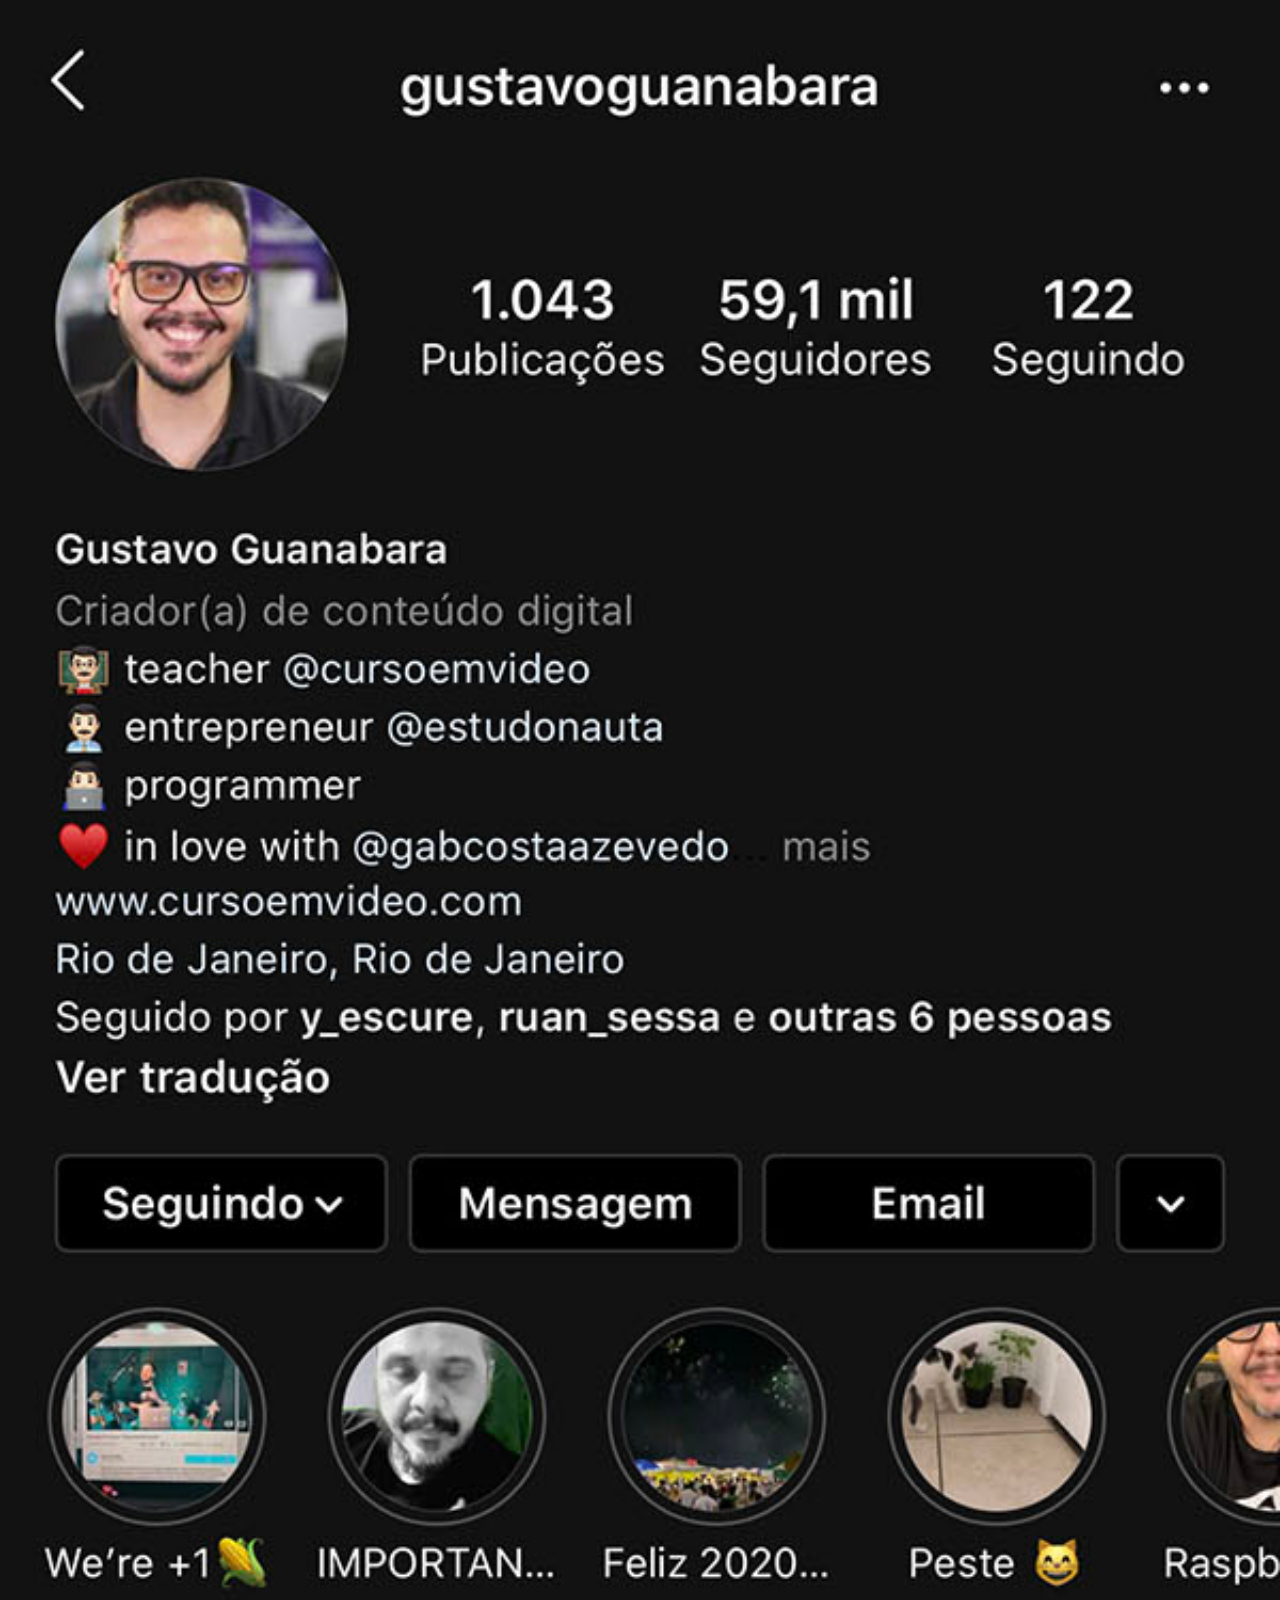
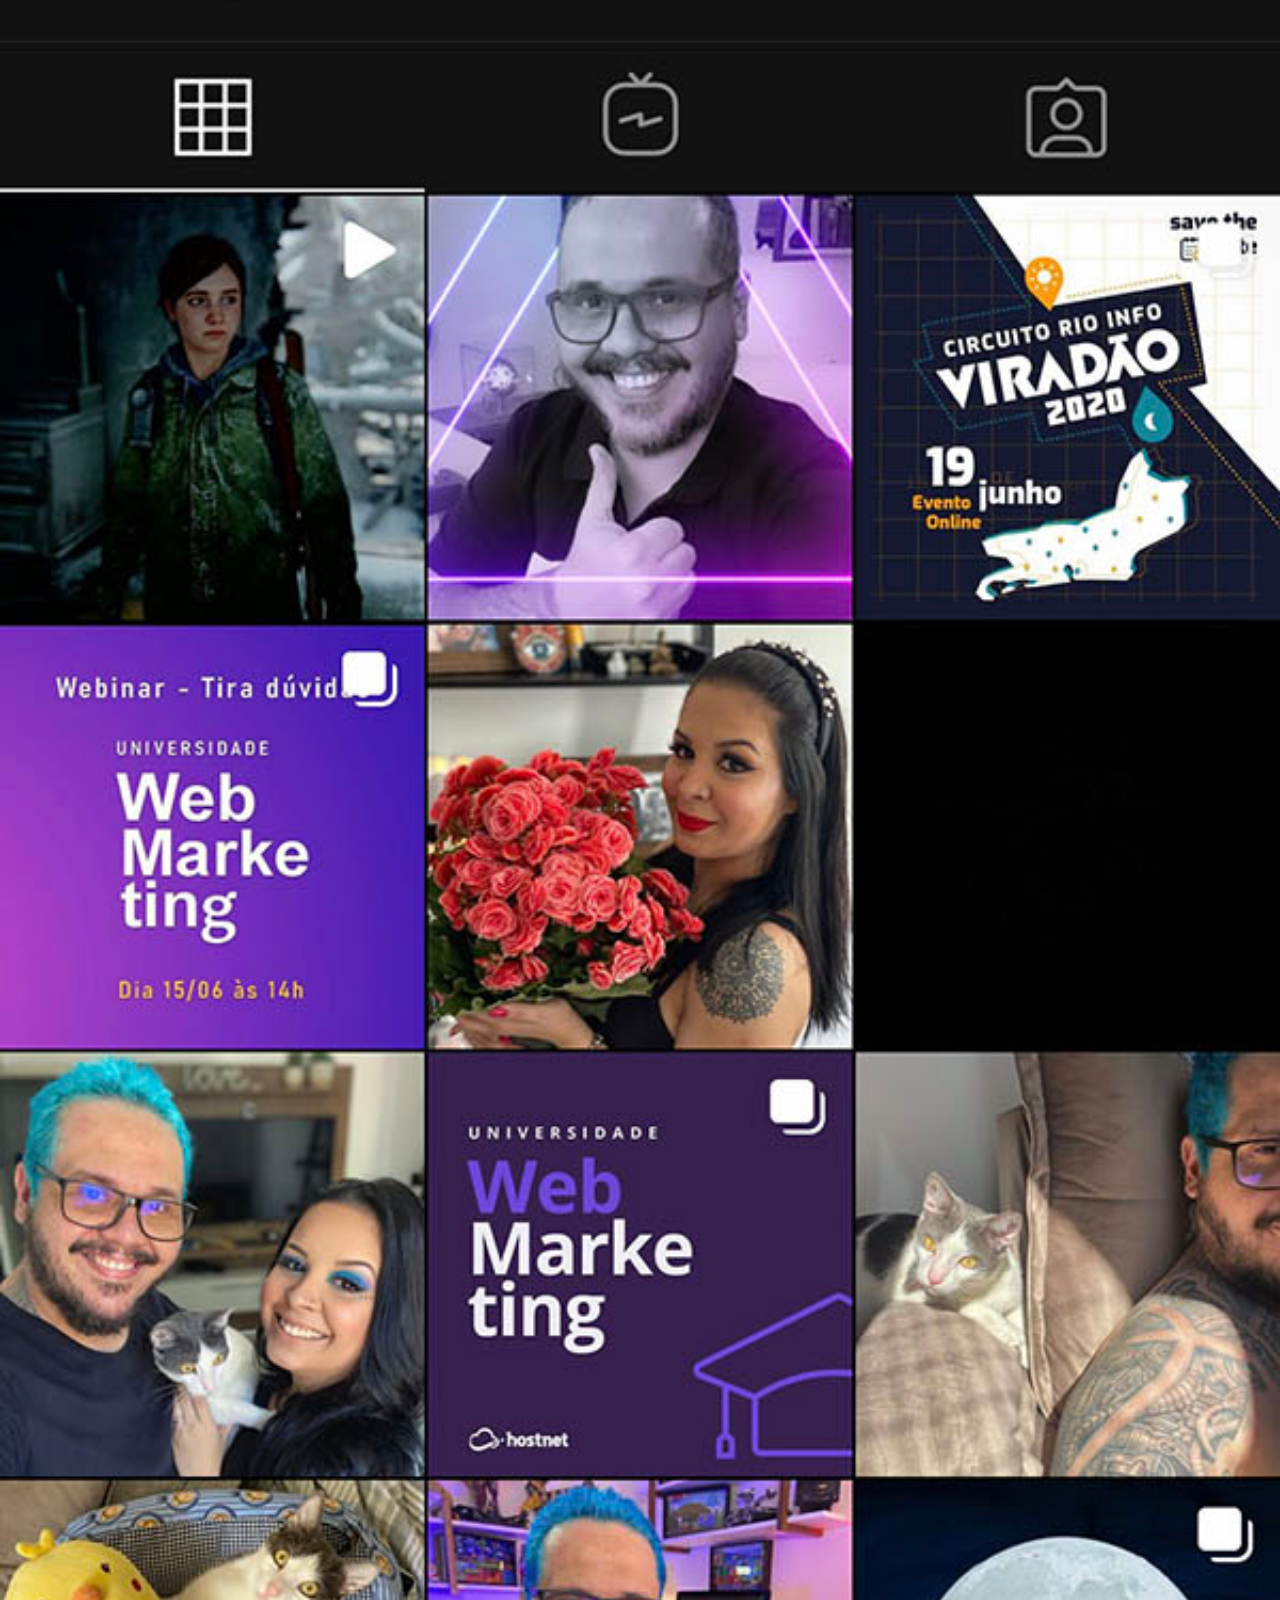
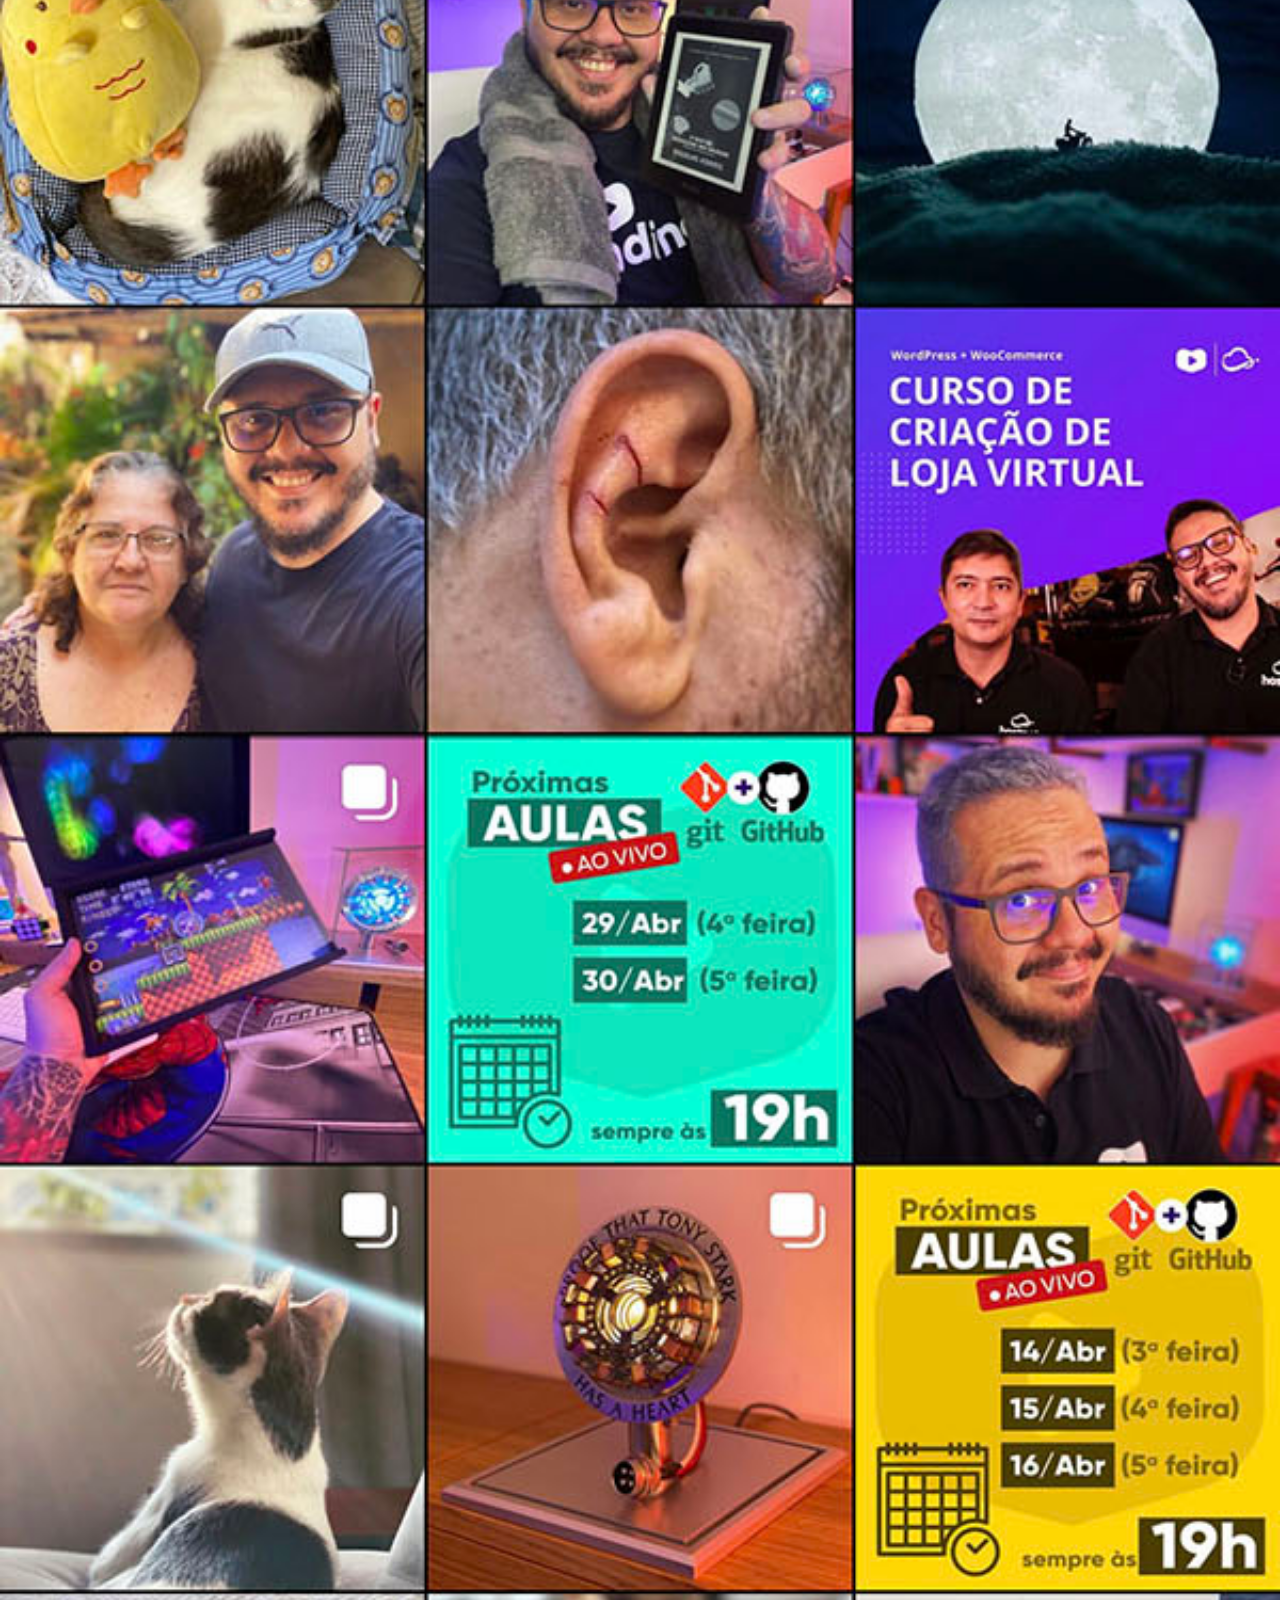
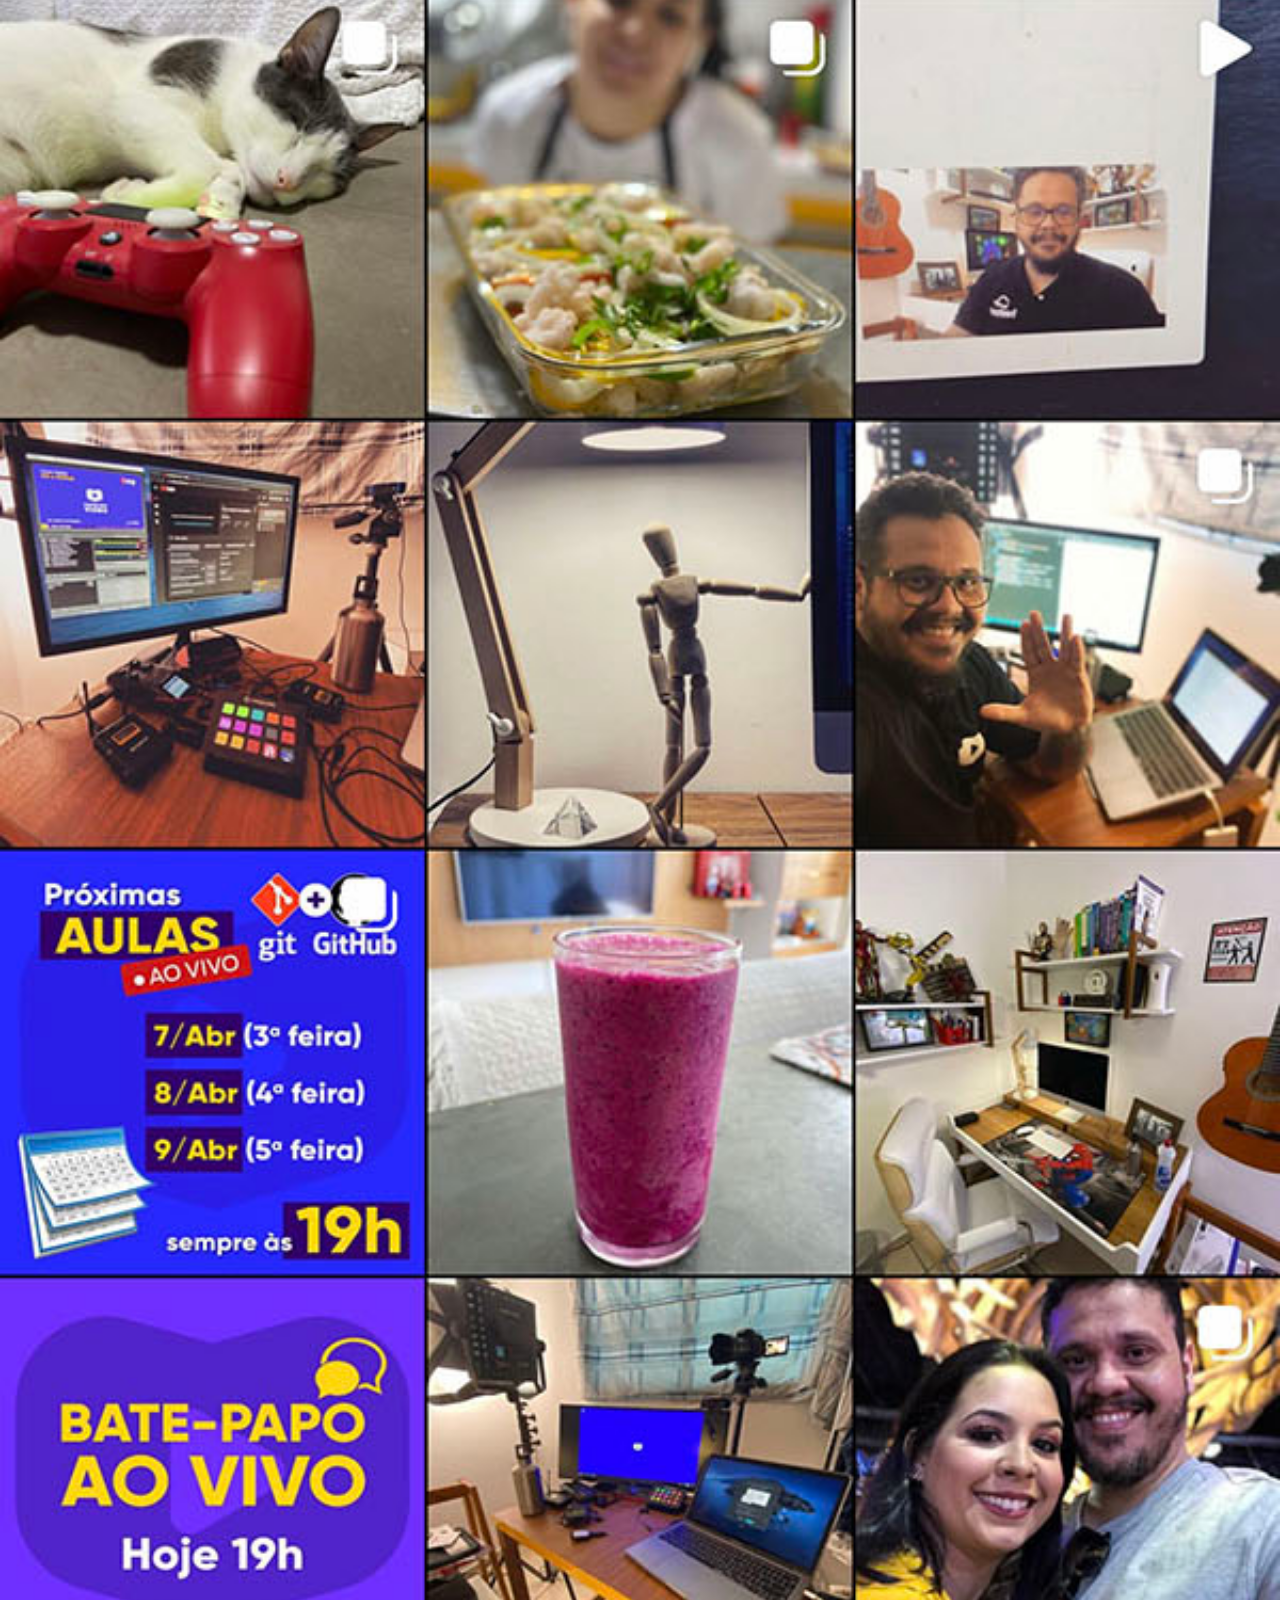
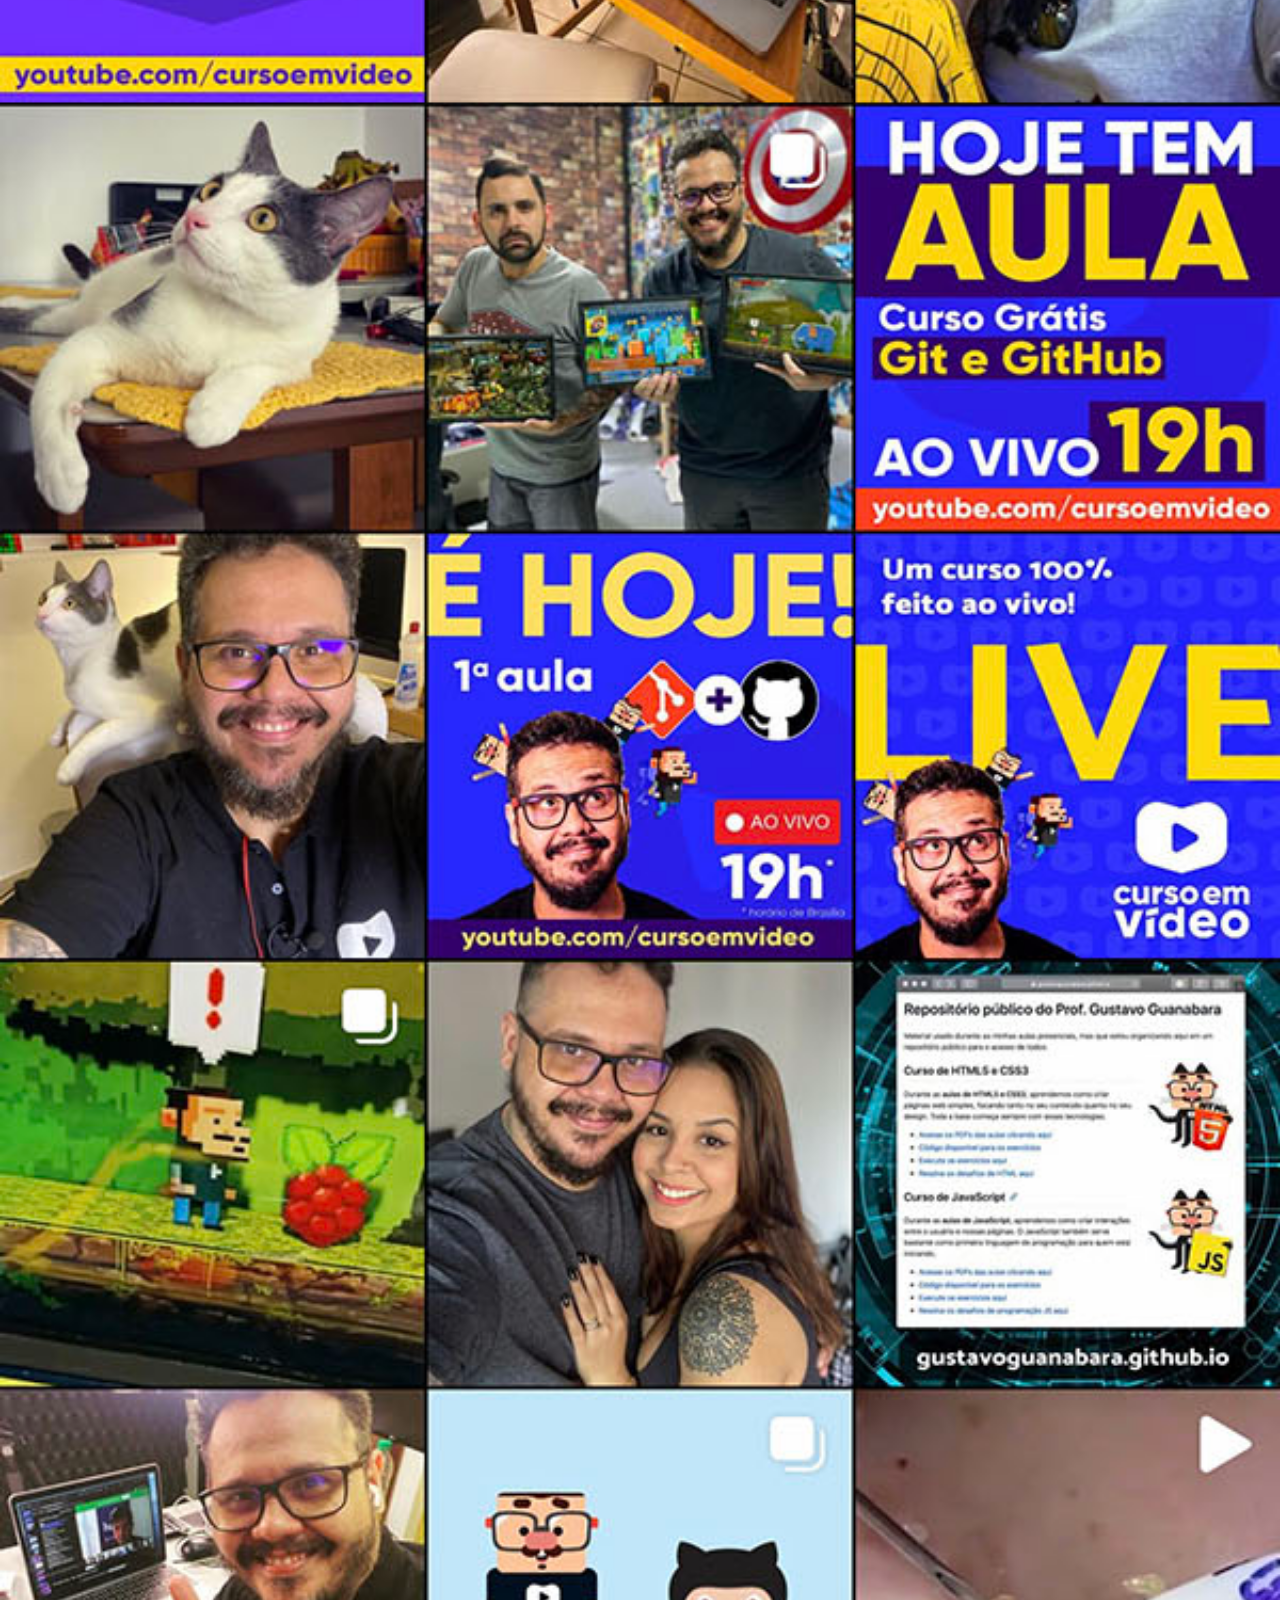
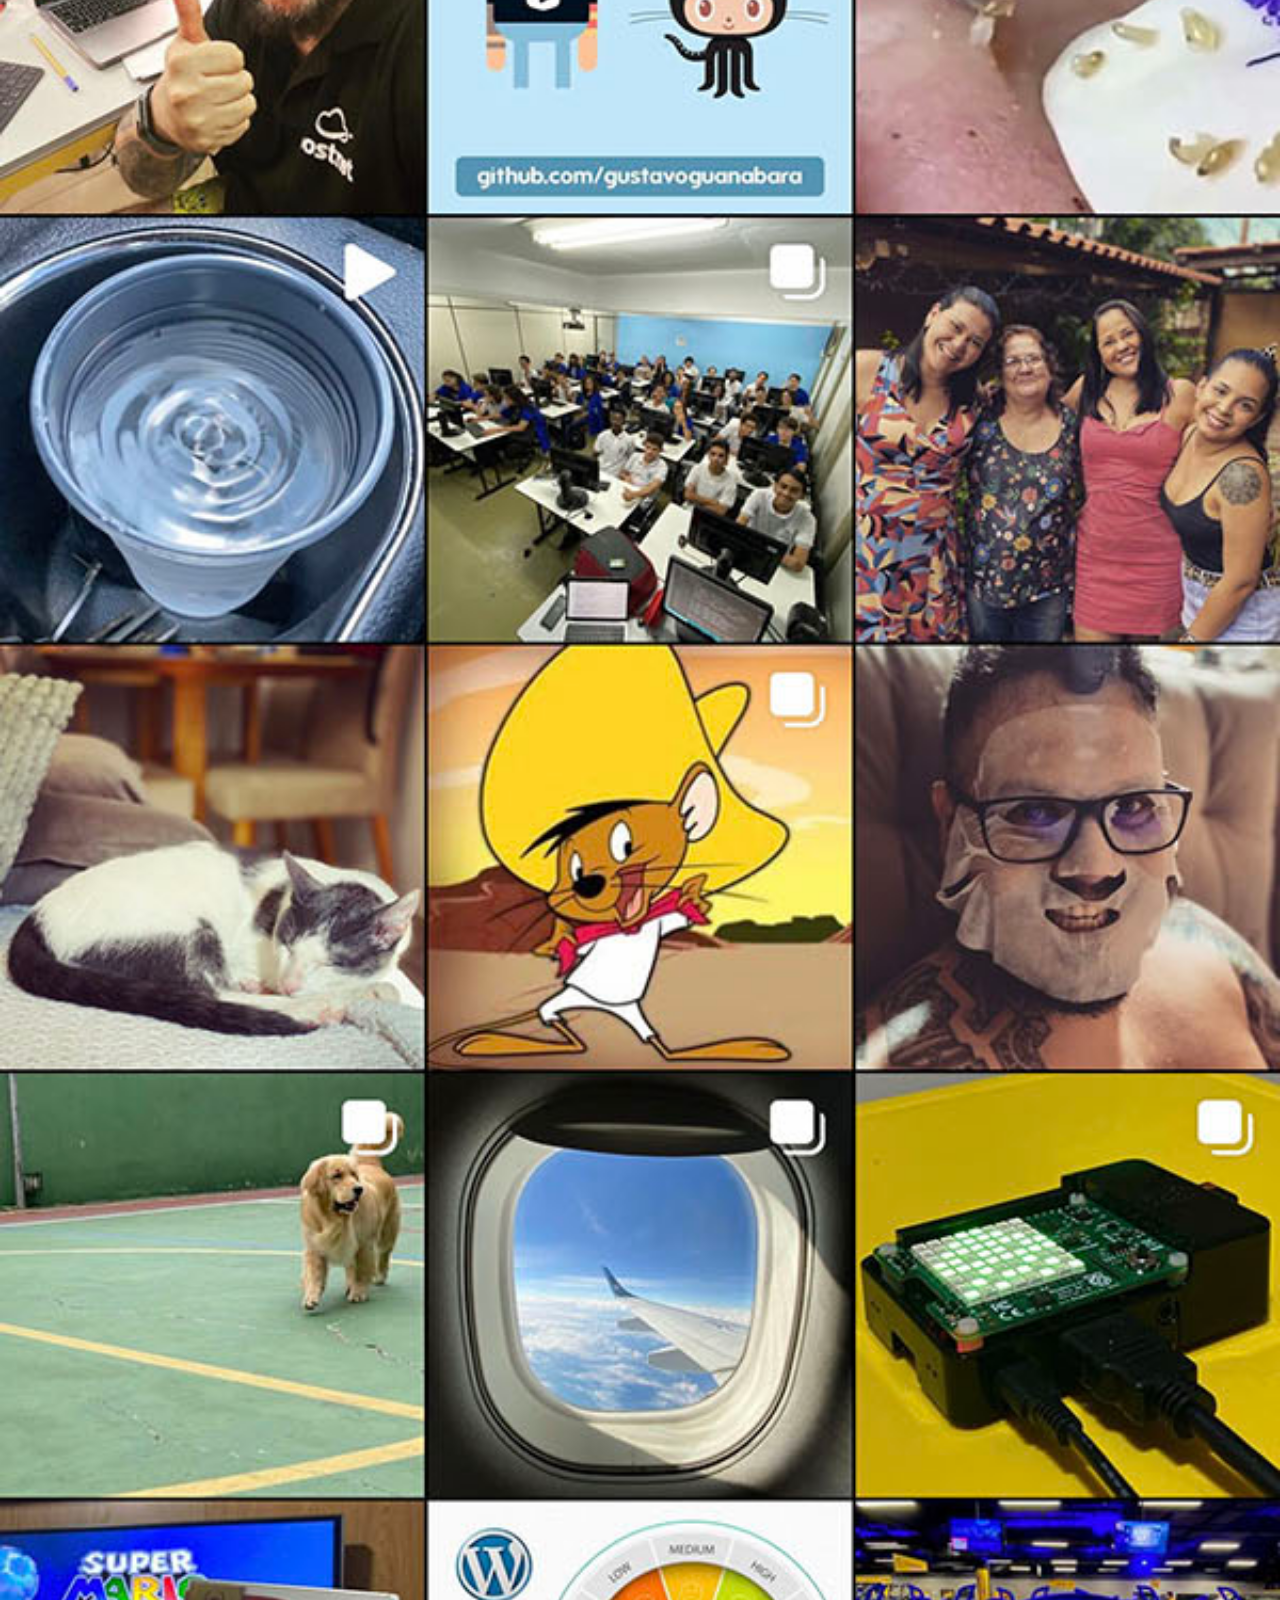
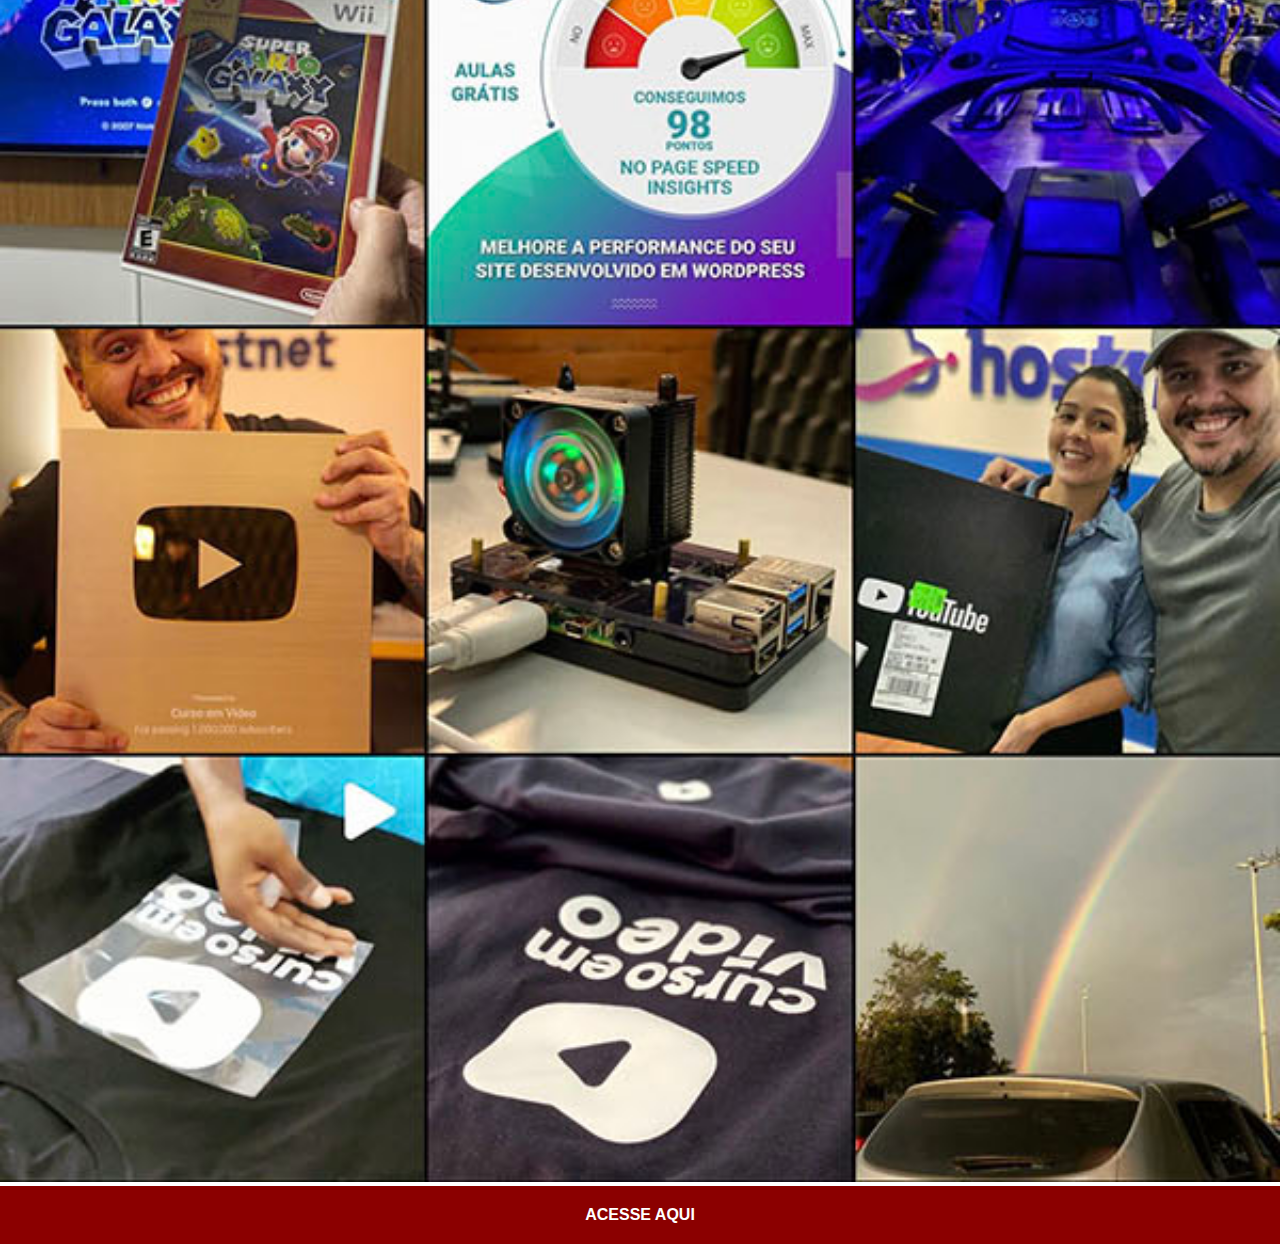
==== instagram.html @ 55f6e51f "finalizção do projeto" ====
<!DOCTYPE html>
<html lang="pt-br">
<head>
    <meta charset="UTF-8">
    <meta name="viewport" content="width=device-width, initial-scale=1.0">
    <title>GitHub</title>
    <link rel="stylesheet" href="estilos/social.css">
</head>
<body>
    <img src="imagens/tela-instagram.jpg" alt="Github">

    <a href="https://www.instagram.com/lucasconte_/" target="_blank">ACESSE AQUI</a>
    
</body>
</html>
---- estilos/social.css ----
@charset "UTF-8";

*{
    margin: 0px;
    padding: 0px;
    font-family: Arial, Helvetica, sans-serif;
}

::-webkit-scrollbar{
    width: 0px;
    height: 0px;
}

img{
    width: 100vw;

}

a{
    display: block;
    background-color: darkred;
    padding: 20px;
    text-align: center;
    font-weight: bolder;
    text-decoration: none;
    color: white;
}

a:hover{
    background-color: red;
}
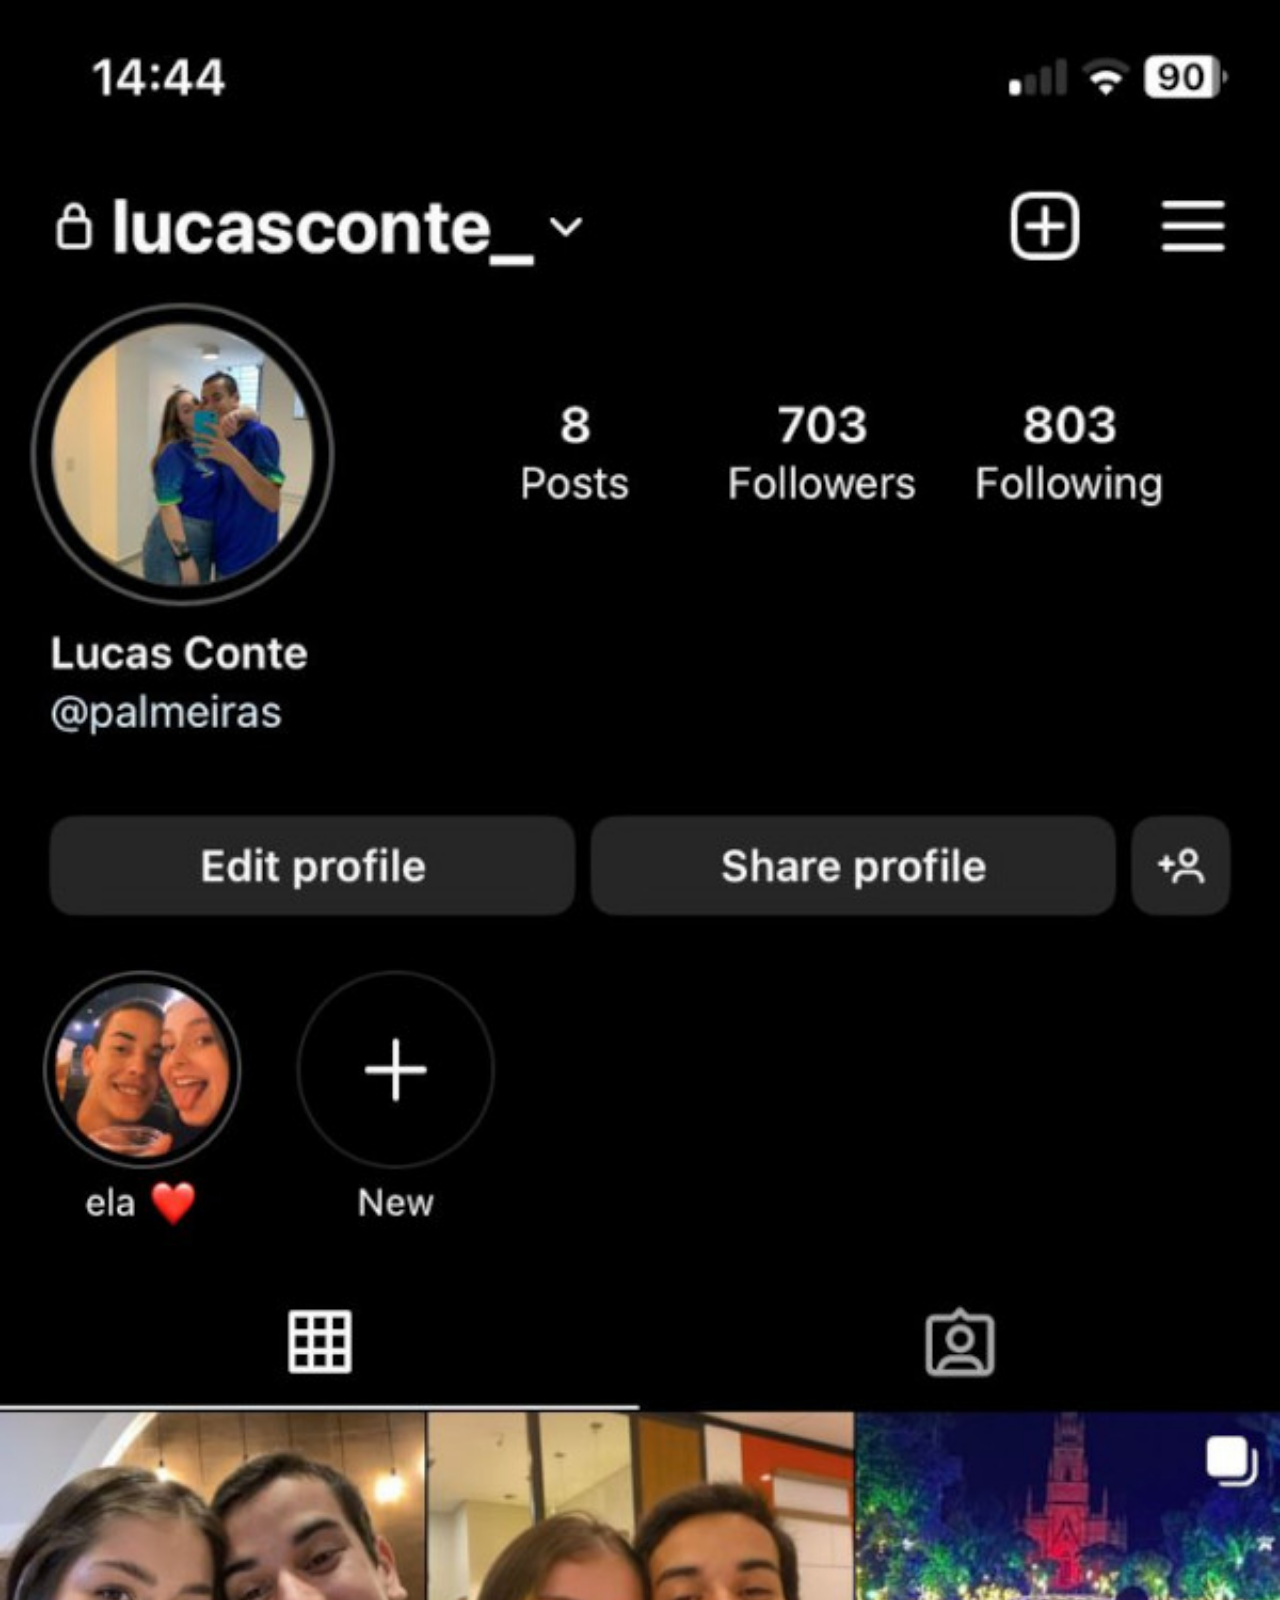
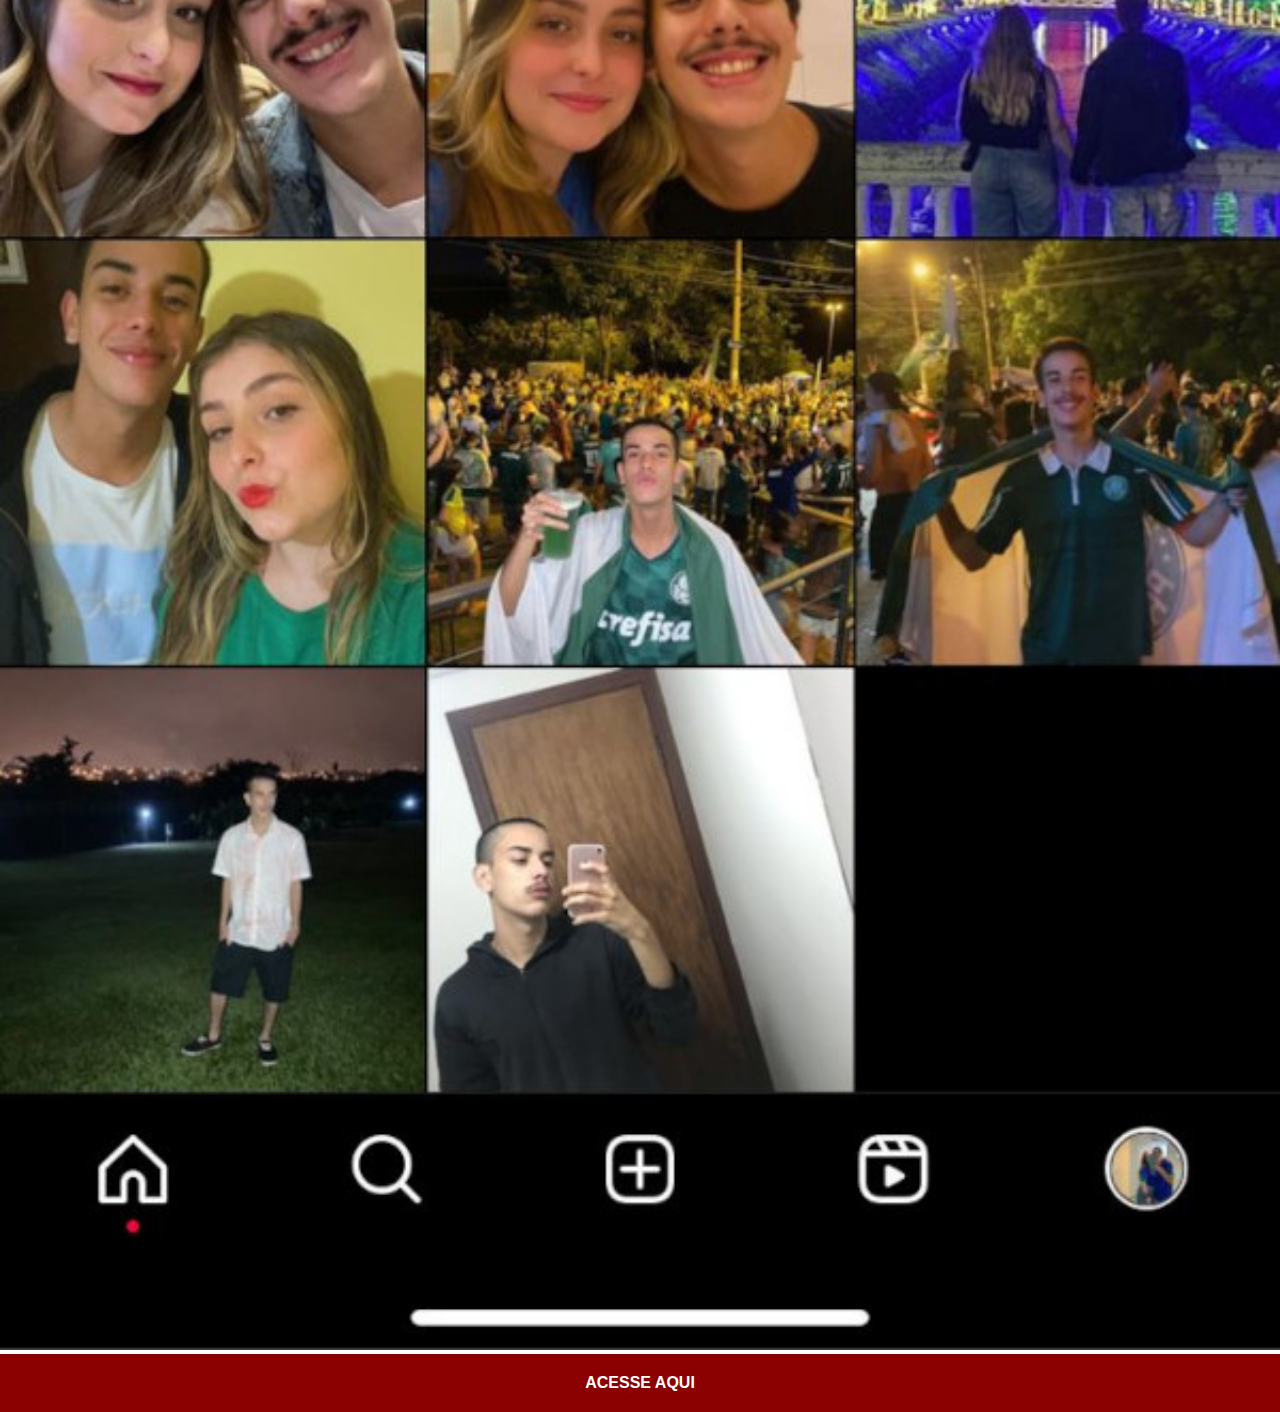
==== commit 1aa7496b: "update foto insta" ====
--- a/instagram.html
+++ b/instagram.html
@@ -7,7 +7,7 @@
     <link rel="stylesheet" href="estilos/social.css">
 </head>
 <body>
-    <img src="imagens/tela-instagram.jpg" alt="Github">
+    <img src="imagens/tela-instagram.jpeg" alt="instagram">
 
     <a href="https://www.instagram.com/lucasconte_/" target="_blank">ACESSE AQUI</a>
     
